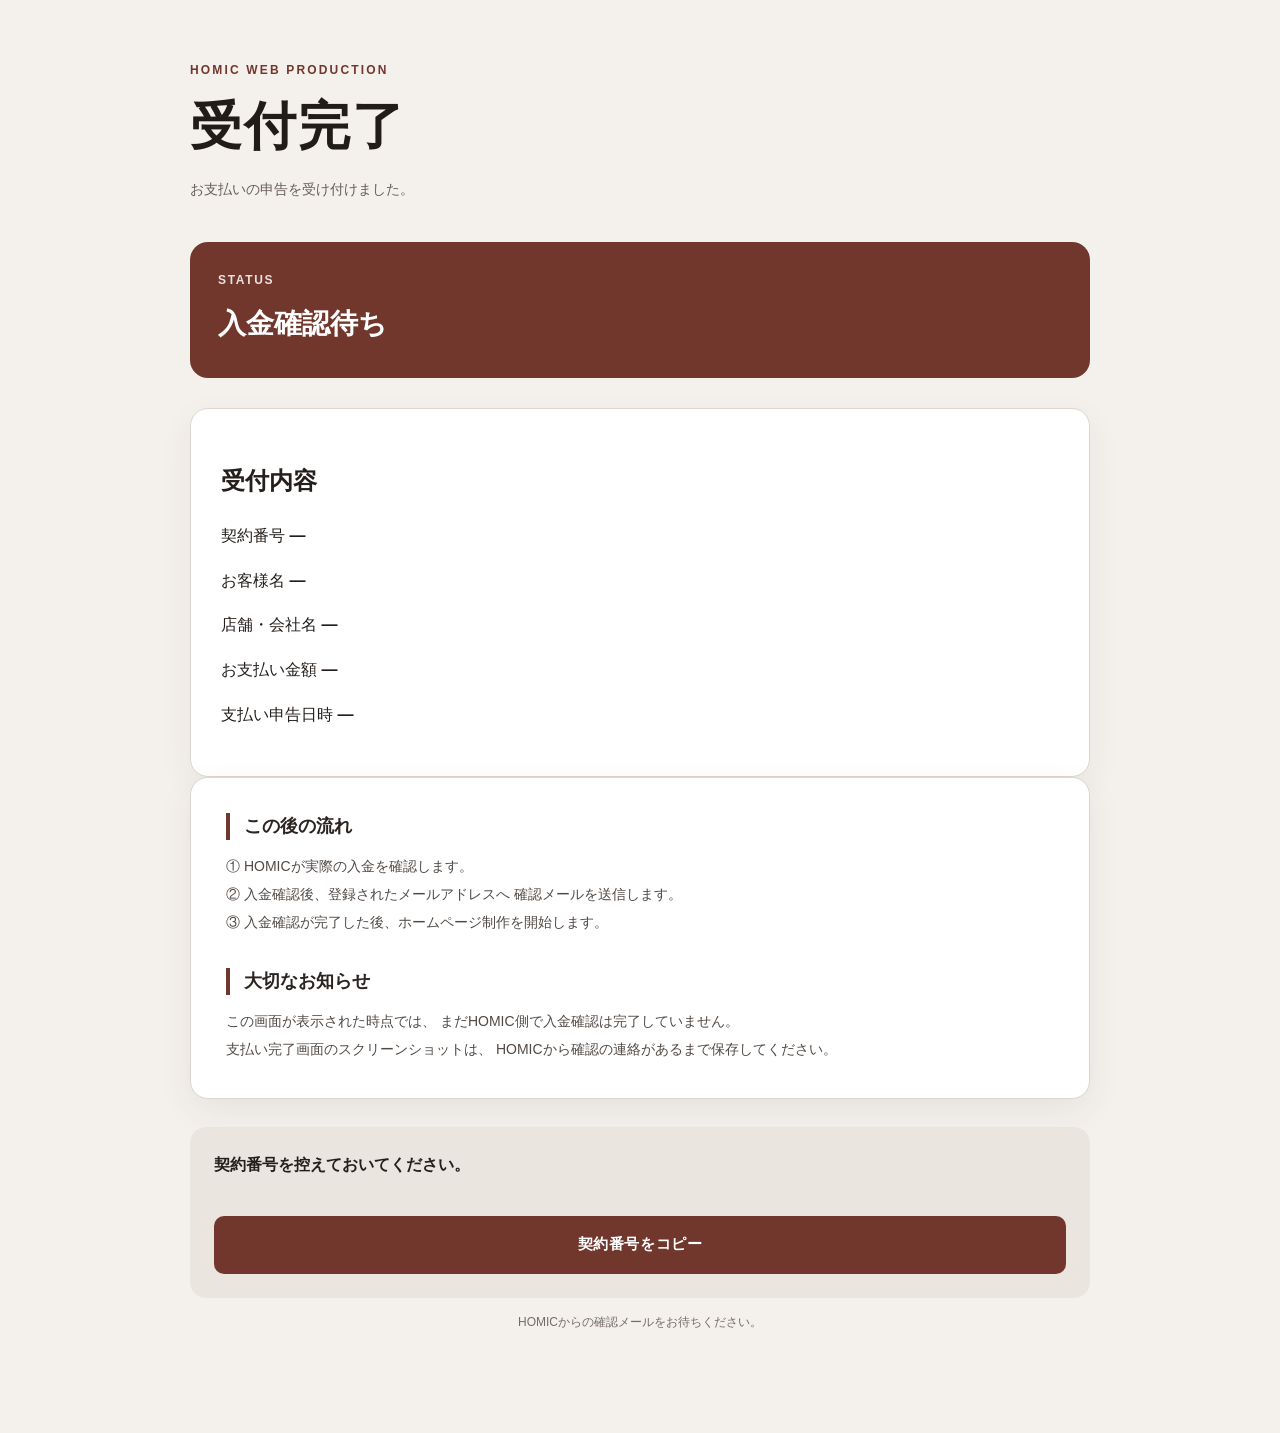
==== complete.html @ d2baa58a "Create complete.html" ====
<!DOCTYPE html>
<html lang="ja">

<head>

  <meta charset="UTF-8">

  <meta
    name="viewport"
    content="width=device-width, initial-scale=1.0"
  >

  <title>HOMIC｜受付完了</title>

  <link
    rel="stylesheet"
    href="contract.css"
  >

</head>


<body>

<main class="contract-page">

  <section class="contract-card">


    <!-- HEADER -->

    <div class="contract-header">

      <p class="contract-label">
        HOMIC WEB PRODUCTION
      </p>

      <h1>
        受付完了
      </h1>

      <p>
        お支払いの申告を受け付けました。
      </p>

    </div>


    <!-- STATUS -->

    <div class="price-summary">

      <p class="price-summary-label">
        STATUS
      </p>

      <p
        style="
          margin: 0;
          font-size: 28px;
          font-weight: 900;
        "
      >
        入金確認待ち
      </p>

    </div>


    <!-- INFORMATION -->

    <div class="form-section">

      <h2>
        受付内容
      </h2>


      <div class="contract-info">

        <p>
          契約番号
          <strong id="contractNumber">
            —
          </strong>
        </p>


        <p>
          お客様名
          <strong id="customerName">
            —
          </strong>
        </p>


        <p>
          店舗・会社名
          <strong id="shopName">
            —
          </strong>
        </p>


        <p>
          お支払い金額
          <strong id="paymentTotal">
            —
          </strong>
        </p>


        <p>
          支払い申告日時
          <strong id="paymentDate">
            —
          </strong>
        </p>

      </div>

    </div>


    <!-- NEXT STEP -->

    <div class="terms-box">

      <h2>
        この後の流れ
      </h2>


      <p>
        ① HOMICが実際の入金を確認します。
      </p>


      <p>
        ② 入金確認後、登録されたメールアドレスへ
        確認メールを送信します。
      </p>


      <p>
        ③ 入金確認が完了した後、ホームページ制作を開始します。
      </p>


      <h2>
        大切なお知らせ
      </h2>


      <p>
        この画面が表示された時点では、
        まだHOMIC側で入金確認は完了していません。
      </p>


      <p>
        支払い完了画面のスクリーンショットは、
        HOMICから確認の連絡があるまで保存してください。
      </p>

    </div>


    <!-- CONTACT -->

    <div class="agreement-area">

      <p
        style="
          margin-top: 0;
          font-weight: 800;
        "
      >
        契約番号を控えておいてください。
      </p>


      <button
        type="button"
        id="copyButton"
        class="contract-button"
      >
        契約番号をコピー
      </button>

    </div>


    <p class="contract-note">

      HOMICからの確認メールをお待ちください。

    </p>


  </section>

</main>


<script>

document.addEventListener(
  "DOMContentLoaded",
  () => {


    /* ==========================================
       LOAD DATA
    ========================================== */

    const saved =
      localStorage.getItem(
        "homicEstimate"
      );


    if (!saved) {

      alert(
        "受付情報が見つかりません。"
      );

      window.location.href =
        "terms.html";

      return;

    }


    let data;

    try {

      data =
        JSON.parse(saved);

    } catch (error) {

      alert(
        "受付情報の読み込みに失敗しました。"
      );

      window.location.href =
        "terms.html";

      return;

    }


    /* ==========================================
       ELEMENTS
    ========================================== */

    const contractNumber =
      document.getElementById(
        "contractNumber"
      );

    const customerName =
      document.getElementById(
        "customerName"
      );

    const shopName =
      document.getElementById(
        "shopName"
      );

    const paymentTotal =
      document.getElementById(
        "paymentTotal"
      );

    const paymentDate =
      document.getElementById(
        "paymentDate"
      );

    const copyButton =
      document.getElementById(
        "copyButton"
      );


    /* ==========================================
       DISPLAY
    ========================================== */

    contractNumber.textContent =
      data.contractNumber || "—";


    customerName.textContent =
      data.customerName || "—";


    shopName.textContent =
      data.shopName || "未入力";


    paymentTotal.textContent =
      formatPrice(
        Number(
          data.total || 0
        )
      );


    if (
      data.paymentSubmittedAt
    ) {

      paymentDate.textContent =
        formatDate(
          data.paymentSubmittedAt
        );

    }


    /* ==========================================
       COPY
    ========================================== */

    copyButton.addEventListener(
      "click",
      async () => {

        const number =
          data.contractNumber || "";

        try {

          await navigator.clipboard.writeText(
            number
          );

          copyButton.textContent =
            "コピーしました ✓";


          setTimeout(
            () => {

              copyButton.textContent =
                "契約番号をコピー";

            },
            2000
          );

        } catch (error) {

          alert(
            "契約番号：" + number
          );

        }

      }
    );

  }


  /* ==========================================
     PRICE
  ========================================== */

  function formatPrice(price) {

    return new Intl.NumberFormat(
      "ja-JP"
    ).format(price) + "円";

  }


  /* ==========================================
     DATE
  ========================================== */

  function formatDate(dateString) {

    const date =
      new Date(
        dateString
      );


    return (

      date.getFullYear() +
      "年" +

      String(
        date.getMonth() + 1
      ).padStart(2, "0") +

      "月" +

      String(
        date.getDate()
      ).padStart(2, "0") +

      "日 " +

      String(
        date.getHours()
      ).padStart(2, "0") +

      ":" +

      String(
        date.getMinutes()
      ).padStart(2, "0")

    );

  }

</script>


</body>

</html>
---- contract.css ----
/* ==================================================
   HOMIC CONTRACT SYSTEM
   contract.css
================================================== */

* {
  box-sizing: border-box;
}

html {
  scroll-behavior: smooth;
}

body {
  margin: 0;
  background: #f4f1ed;
  color: #241f1c;
  font-family:
    -apple-system,
    BlinkMacSystemFont,
    "Noto Sans JP",
    "Hiragino Kaku Gothic ProN",
    "Yu Gothic",
    sans-serif;
  line-height: 1.8;
}


/* ==================================================
   PAGE
================================================== */

.contract-page {
  width: 100%;
  min-height: 100vh;
  padding: 60px 20px 100px;
}

.contract-card {
  width: min(900px, 100%);
  margin: 0 auto;
}


/* ==================================================
   HEADER
================================================== */

.contract-header {
  margin-bottom: 40px;
}

.contract-label {
  margin: 0 0 12px;
  color: #71372d;
  font-size: 12px;
  font-weight: 800;
  letter-spacing: 0.18em;
}

.contract-header h1 {
  margin: 0 0 18px;
  color: #211b19;
  font-size: clamp(32px, 6vw, 52px);
  line-height: 1.25;
  letter-spacing: 0.04em;
}

.contract-header > p:last-child {
  margin: 0;
  color: #665d58;
  font-size: 14px;
}


/* ==================================================
   TERMS
================================================== */

.terms-box {
  padding: 35px;
  background: #ffffff;
  border: 1px solid #ddd5cf;
  border-radius: 18px;
  box-shadow:
    0 12px 35px rgba(50, 35, 30, 0.07);
}

.terms-box h2 {
  margin: 32px 0 12px;
  padding-left: 14px;
  border-left: 4px solid #71372d;
  color: #2b2421;
  font-size: 18px;
  line-height: 1.5;
}

.terms-box h2:first-child {
  margin-top: 0;
}

.terms-box p {
  margin: 0;
  color: #514944;
  font-size: 14px;
  line-height: 2;
}


/* ==================================================
   AGREEMENT
================================================== */

.agreement-area {
  margin-top: 28px;
  padding: 24px;
  background: #ebe5df;
  border-radius: 16px;
}

.agreement-check {
  display: flex;
  align-items: flex-start;
  gap: 12px;
  cursor: pointer;
  color: #2b2421;
  font-size: 14px;
  font-weight: 700;
}

.agreement-check input {
  width: 20px;
  height: 20px;
  margin: 3px 0 0;
  flex: 0 0 auto;
  accent-color: #71372d;
}


/* ==================================================
   BUTTON
================================================== */

.contract-button {
  width: 100%;
  min-height: 58px;
  margin-top: 20px;
  padding: 15px 20px;
  border: 0;
  border-radius: 10px;
  background: #71372d;
  color: #ffffff;
  font-size: 15px;
  font-weight: 800;
  letter-spacing: 0.04em;
  cursor: pointer;
  transition:
    transform 0.2s ease,
    background 0.2s ease,
    opacity 0.2s ease;
}

.contract-button:not(:disabled):hover {
  background: #5b2b23;
  transform: translateY(-2px);
}

.contract-button:not(:disabled):active {
  transform: translateY(0);
}

.contract-button:disabled {
  background: #b9b0aa;
  color: #eeeae7;
  cursor: not-allowed;
}


/* ==================================================
   NOTE
================================================== */

.contract-note {
  margin: 14px 0 0;
  color: #756b65;
  font-size: 12px;
  text-align: center;
}


/* ==================================================
   FORM
================================================== */

.form-section {
  margin-top: 30px;
  padding: 30px;
  background: #ffffff;
  border: 1px solid #ddd5cf;
  border-radius: 18px;
  box-shadow:
    0 12px 35px rgba(50, 35, 30, 0.06);
}

.form-group {
  margin-bottom: 22px;
}

.form-group:last-child {
  margin-bottom: 0;
}

.form-group label {
  display: block;
  margin-bottom: 8px;
  color: #342c28;
  font-size: 14px;
  font-weight: 800;
}

.form-group input,
.form-group textarea,
.form-group select {
  width: 100%;
  min-height: 50px;
  padding: 12px 14px;
  border: 1px solid #cfc6bf;
  border-radius: 9px;
  background: #fff;
  color: #241f1c;
  font: inherit;
  outline: none;
}

.form-group textarea {
  min-height: 130px;
  resize: vertical;
}

.form-group input:focus,
.form-group textarea:focus,
.form-group select:focus {
  border-color: #71372d;
  box-shadow:
    0 0 0 3px rgba(113, 55, 45, 0.12);
}


/* ==================================================
   PRICE
================================================== */

.price-summary {
  margin-top: 30px;
  padding: 28px;
  border-radius: 18px;
  background: #71372d;
  color: #ffffff;
}

.price-summary-label {
  margin: 0 0 8px;
  font-size: 12px;
  font-weight: 800;
  letter-spacing: 0.14em;
  opacity: 0.85;
}

.price-summary-total {
  margin: 0;
  font-size: clamp(34px, 8vw, 56px);
  font-weight: 900;
  line-height: 1.15;
}


/* ==================================================
   RESPONSIVE
================================================== */

@media (max-width: 600px) {

  .contract-page {
    padding: 35px 14px 70px;
  }

  .terms-box {
    padding: 22px 18px;
    border-radius: 14px;
  }

  .terms-box h2 {
    font-size: 16px;
  }

  .terms-box p {
    font-size: 13px;
  }

  .agreement-area {
    padding: 18px;
  }

  .form-section {
    padding: 22px 18px;
    border-radius: 14px;
  }

  .price-summary {
    padding: 22px;
  }

}
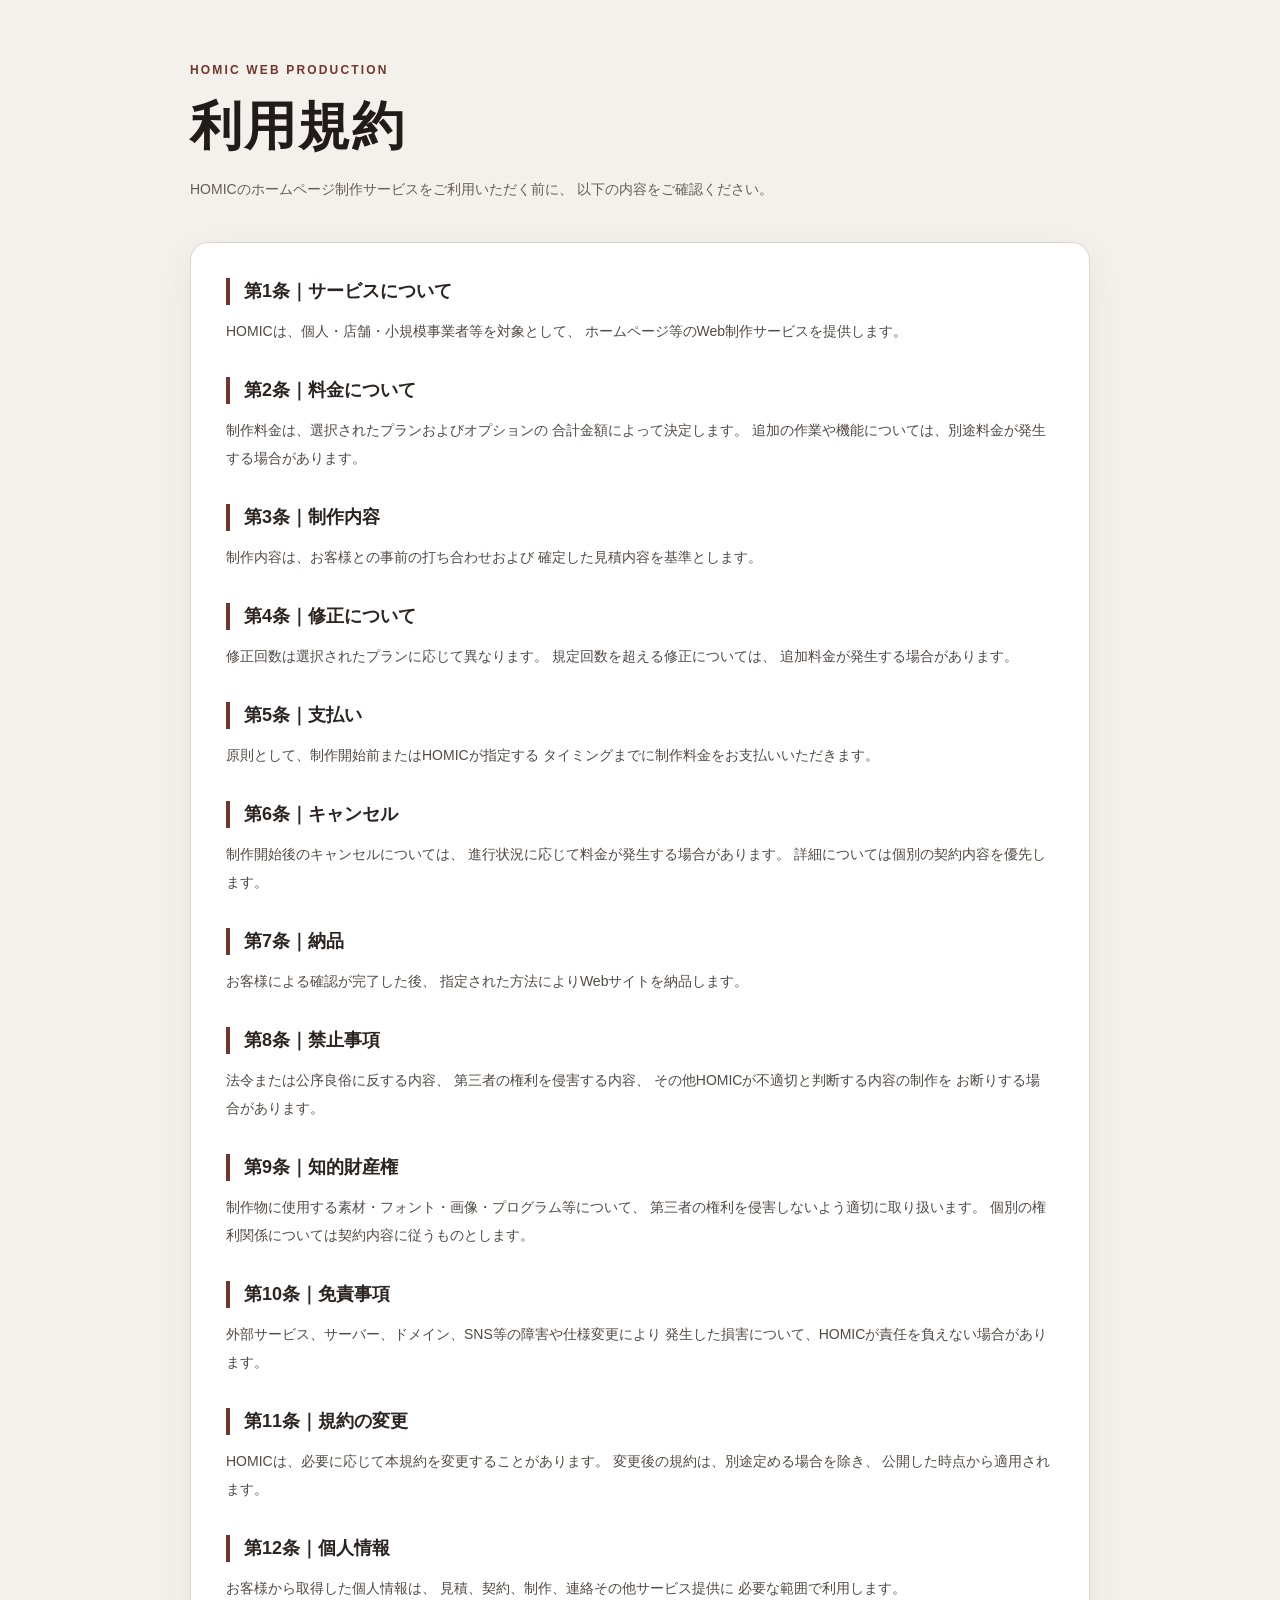
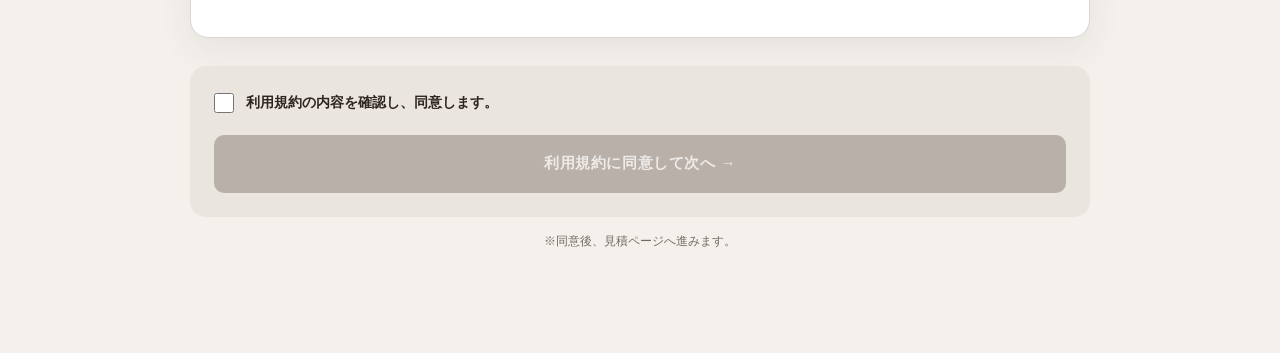
==== commit 11ebffc9: "Update complete.html" ====
--- a/complete.html
+++ b/complete.html
@@ -17,184 +17,330 @@
     href="contract.css"
   >
 
+  <style>
+
+    .complete-page {
+      min-height: 100vh;
+      display: flex;
+      align-items: center;
+      justify-content: center;
+      padding: 30px 16px;
+    }
+
+    .complete-card {
+      width: min(620px, 100%);
+      background: #ffffff;
+      border-radius: 24px;
+      padding: 42px 28px;
+      text-align: center;
+      box-shadow:
+        0 18px 50px rgba(40, 30, 25, 0.10);
+    }
+
+    .complete-icon {
+      width: 76px;
+      height: 76px;
+      margin: 0 auto 22px;
+      border-radius: 50%;
+      background: #71372d;
+      color: #ffffff;
+      display: flex;
+      align-items: center;
+      justify-content: center;
+      font-size: 36px;
+      font-weight: 900;
+    }
+
+    .complete-label {
+      margin: 0 0 10px;
+      color: #71372d;
+      font-size: 12px;
+      font-weight: 900;
+      letter-spacing: 0.18em;
+    }
+
+    .complete-title {
+      margin: 0;
+      color: #211b19;
+      font-size: clamp(30px, 8vw, 46px);
+      line-height: 1.25;
+    }
+
+    .complete-message {
+      margin: 18px auto 0;
+      color: #625954;
+      font-size: 14px;
+      line-height: 1.9;
+    }
+
+    .status-box {
+      margin-top: 30px;
+      padding: 22px;
+      border-radius: 16px;
+      background: #f4f1ed;
+    }
+
+    .status-label {
+      margin: 0;
+      color: #756b65;
+      font-size: 11px;
+      font-weight: 800;
+      letter-spacing: 0.14em;
+    }
+
+    .status-text {
+      margin: 6px 0 0;
+      color: #71372d;
+      font-size: 23px;
+      font-weight: 900;
+    }
+
+    .info-box {
+      margin-top: 16px;
+      padding: 20px;
+      border: 1px solid #e1d9d3;
+      border-radius: 16px;
+      text-align: left;
+    }
+
+    .info-row {
+      display: flex;
+      justify-content: space-between;
+      gap: 20px;
+      padding: 13px 0;
+      border-bottom: 1px solid #eee9e5;
+      font-size: 14px;
+    }
+
+    .info-row:last-child {
+      border-bottom: 0;
+    }
+
+    .info-row span {
+      color: #756b65;
+    }
+
+    .info-row strong {
+      color: #241f1c;
+      text-align: right;
+      word-break: break-word;
+    }
+
+    .next-box {
+      margin-top: 16px;
+      padding: 22px;
+      border-radius: 16px;
+      background: #71372d;
+      color: #ffffff;
+      text-align: left;
+    }
+
+    .next-box h2 {
+      margin: 0 0 12px;
+      font-size: 17px;
+    }
+
+    .next-box p {
+      margin: 8px 0;
+      font-size: 13px;
+      line-height: 1.8;
+    }
+
+    .copy-button {
+      width: 100%;
+      min-height: 54px;
+      margin-top: 20px;
+      border: 0;
+      border-radius: 10px;
+      background: #211b19;
+      color: #ffffff;
+      font-size: 14px;
+      font-weight: 800;
+      cursor: pointer;
+    }
+
+    .copy-button:active {
+      transform: scale(0.98);
+    }
+
+    .complete-note {
+      margin: 20px 0 0;
+      color: #817771;
+      font-size: 11px;
+      line-height: 1.7;
+    }
+
+    @media (max-width: 480px) {
+
+      .complete-card {
+        padding: 34px 18px;
+        border-radius: 20px;
+      }
+
+      .complete-icon {
+        width: 68px;
+        height: 68px;
+        font-size: 31px;
+      }
+
+      .info-row {
+        display: block;
+      }
+
+      .info-row strong {
+        display: block;
+        margin-top: 4px;
+        text-align: left;
+      }
+
+    }
+
+  </style>
+
 </head>
 
 
 <body>
 
-<main class="contract-page">
-
-  <section class="contract-card">
-
-
-    <!-- HEADER -->
-
-    <div class="contract-header">
-
-      <p class="contract-label">
-        HOMIC WEB PRODUCTION
+<main class="complete-page">
+
+  <section class="complete-card">
+
+
+    <!-- COMPLETE -->
+
+    <div class="complete-icon">
+      ✓
+    </div>
+
+
+    <p class="complete-label">
+      HOMIC WEB PRODUCTION
+    </p>
+
+
+    <h1 class="complete-title">
+      受付完了
+    </h1>
+
+
+    <p class="complete-message">
+      お支払いの申告を受け付けました。<br>
+      ご利用ありがとうございます。
+    </p>
+
+
+    <!-- STATUS -->
+
+    <div class="status-box">
+
+      <p class="status-label">
+        PAYMENT STATUS
       </p>
 
-      <h1>
-        受付完了
-      </h1>
-
-      <p>
-        お支払いの申告を受け付けました。
-      </p>
-
-    </div>
-
-
-    <!-- STATUS -->
-
-    <div class="price-summary">
-
-      <p class="price-summary-label">
-        STATUS
-      </p>
-
-      <p
-        style="
-          margin: 0;
-          font-size: 28px;
-          font-weight: 900;
-        "
-      >
+      <p class="status-text">
         入金確認待ち
       </p>
 
     </div>
 
 
-    <!-- INFORMATION -->
-
-    <div class="form-section">
-
-      <h2>
-        受付内容
-      </h2>
-
-
-      <div class="contract-info">
-
-        <p>
+    <!-- INFO -->
+
+    <div class="info-box">
+
+      <div class="info-row">
+
+        <span>
           契約番号
-          <strong id="contractNumber">
-            —
-          </strong>
-        </p>
-
-
-        <p>
+        </span>
+
+        <strong id="contractNumber">
+          —
+        </strong>
+
+      </div>
+
+
+      <div class="info-row">
+
+        <span>
           お客様名
-          <strong id="customerName">
-            —
-          </strong>
-        </p>
-
-
-        <p>
-          店舗・会社名
-          <strong id="shopName">
-            —
-          </strong>
-        </p>
-
-
-        <p>
+        </span>
+
+        <strong id="customerName">
+          —
+        </strong>
+
+      </div>
+
+
+      <div class="info-row">
+
+        <span>
           お支払い金額
-          <strong id="paymentTotal">
-            —
-          </strong>
-        </p>
-
-
-        <p>
-          支払い申告日時
-          <strong id="paymentDate">
-            —
-          </strong>
-        </p>
+        </span>
+
+        <strong id="paymentTotal">
+          —
+        </strong>
 
       </div>
 
+
+      <div class="info-row">
+
+        <span>
+          申告日時
+        </span>
+
+        <strong id="paymentDate">
+          —
+        </strong>
+
+      </div>
+
     </div>
 
 
-    <!-- NEXT STEP -->
-
-    <div class="terms-box">
+    <!-- NEXT -->
+
+    <div class="next-box">
 
       <h2>
         この後の流れ
       </h2>
 
-
       <p>
         ① HOMICが実際の入金を確認します。
       </p>
 
-
       <p>
         ② 入金確認後、登録されたメールアドレスへ
-        確認メールを送信します。
+        確認メールをお送りします。
       </p>
 
-
       <p>
-        ③ 入金確認が完了した後、ホームページ制作を開始します。
+        ③ 入金確認後、ホームページ制作を開始します。
       </p>
 
-
-      <h2>
-        大切なお知らせ
-      </h2>
-
-
-      <p>
-        この画面が表示された時点では、
-        まだHOMIC側で入金確認は完了していません。
-      </p>
-
-
-      <p>
-        支払い完了画面のスクリーンショットは、
-        HOMICから確認の連絡があるまで保存してください。
-      </p>
-
     </div>
 
 
-    <!-- CONTACT -->
-
-    <div class="agreement-area">
-
-      <p
-        style="
-          margin-top: 0;
-          font-weight: 800;
-        "
-      >
-        契約番号を控えておいてください。
-      </p>
-
-
-      <button
-        type="button"
-        id="copyButton"
-        class="contract-button"
-      >
-        契約番号をコピー
-      </button>
-
-    </div>
-
-
-    <p class="contract-note">
-
-      HOMICからの確認メールをお待ちください。
-
+    <!-- COPY -->
+
+    <button
+      type="button"
+      id="copyButton"
+      class="copy-button"
+    >
+      契約番号をコピー
+    </button>
+
+
+    <p class="complete-note">
+      ※支払い完了画面のスクリーンショットは、
+      HOMICから確認の連絡があるまで保存してください。
     </p>
 
 
@@ -209,10 +355,6 @@
   "DOMContentLoaded",
   () => {
 
-
-    /* ==========================================
-       LOAD DATA
-    ========================================== */
 
     const saved =
       localStorage.getItem(
@@ -236,6 +378,7 @@
 
     let data;
 
+
     try {
 
       data =
@@ -247,66 +390,26 @@
         "受付情報の読み込みに失敗しました。"
       );
 
-      window.location.href =
-        "terms.html";
-
       return;
 
     }
 
 
-    /* ==========================================
-       ELEMENTS
-    ========================================== */
-
-    const contractNumber =
-      document.getElementById(
-        "contractNumber"
-      );
-
-    const customerName =
-      document.getElementById(
-        "customerName"
-      );
-
-    const shopName =
-      document.getElementById(
-        "shopName"
-      );
-
-    const paymentTotal =
-      document.getElementById(
-        "paymentTotal"
-      );
-
-    const paymentDate =
-      document.getElementById(
-        "paymentDate"
-      );
-
-    const copyButton =
-      document.getElementById(
-        "copyButton"
-      );
-
-
-    /* ==========================================
-       DISPLAY
-    ========================================== */
-
-    contractNumber.textContent =
+    document.getElementById(
+      "contractNumber"
+    ).textContent =
       data.contractNumber || "—";
 
 
-    customerName.textContent =
+    document.getElementById(
+      "customerName"
+    ).textContent =
       data.customerName || "—";
 
 
-    shopName.textContent =
-      data.shopName || "未入力";
-
-
-    paymentTotal.textContent =
+    document.getElementById(
+      "paymentTotal"
+    ).textContent =
       formatPrice(
         Number(
           data.total || 0
@@ -318,7 +421,9 @@
       data.paymentSubmittedAt
     ) {
 
-      paymentDate.textContent =
+      document.getElementById(
+        "paymentDate"
+      ).textContent =
         formatDate(
           data.paymentSubmittedAt
         );
@@ -326,16 +431,16 @@
     }
 
 
-    /* ==========================================
-       COPY
-    ========================================== */
-
-    copyButton.addEventListener(
+    document.getElementById(
+      "copyButton"
+    ).addEventListener(
       "click",
       async () => {
 
+
         const number =
           data.contractNumber || "";
+
 
         try {
 
@@ -343,20 +448,28 @@
             number
           );
 
-          copyButton.textContent =
+
+          const button =
+            document.getElementById(
+              "copyButton"
+            );
+
+
+          button.textContent =
             "コピーしました ✓";
 
 
           setTimeout(
             () => {
 
-              copyButton.textContent =
+              button.textContent =
                 "契約番号をコピー";
 
             },
             2000
           );
 
+
         } catch (error) {
 
           alert(
@@ -369,63 +482,56 @@
     );
 
   }
-
-
-  /* ==========================================
-     PRICE
-  ========================================== */
-
-  function formatPrice(price) {
-
-    return new Intl.NumberFormat(
-      "ja-JP"
-    ).format(price) + "円";
-
-  }
-
-
-  /* ==========================================
-     DATE
-  ========================================== */
-
-  function formatDate(dateString) {
-
-    const date =
-      new Date(
-        dateString
-      );
-
-
-    return (
-
-      date.getFullYear() +
-      "年" +
-
-      String(
-        date.getMonth() + 1
-      ).padStart(2, "0") +
-
-      "月" +
-
-      String(
-        date.getDate()
-      ).padStart(2, "0") +
-
-      "日 " +
-
-      String(
-        date.getHours()
-      ).padStart(2, "0") +
-
-      ":" +
-
-      String(
-        date.getMinutes()
-      ).padStart(2, "0")
-
+);
+
+
+function formatPrice(price) {
+
+  return new Intl.NumberFormat(
+    "ja-JP"
+  ).format(price) + "円";
+
+}
+
+
+function formatDate(dateString) {
+
+  const date =
+    new Date(
+      dateString
     );
 
-  }
+
+  return (
+
+    date.getFullYear() +
+    "/" +
+
+    String(
+      date.getMonth() + 1
+    ).padStart(2, "0") +
+
+    "/" +
+
+    String(
+      date.getDate()
+    ).padStart(2, "0") +
+
+    " " +
+
+    String(
+      date.getHours()
+    ).padStart(2, "0") +
+
+    ":" +
+
+    String(
+      date.getMinutes()
+    ).padStart(2, "0")
+
+  );
+
+}
 
 </script>
 
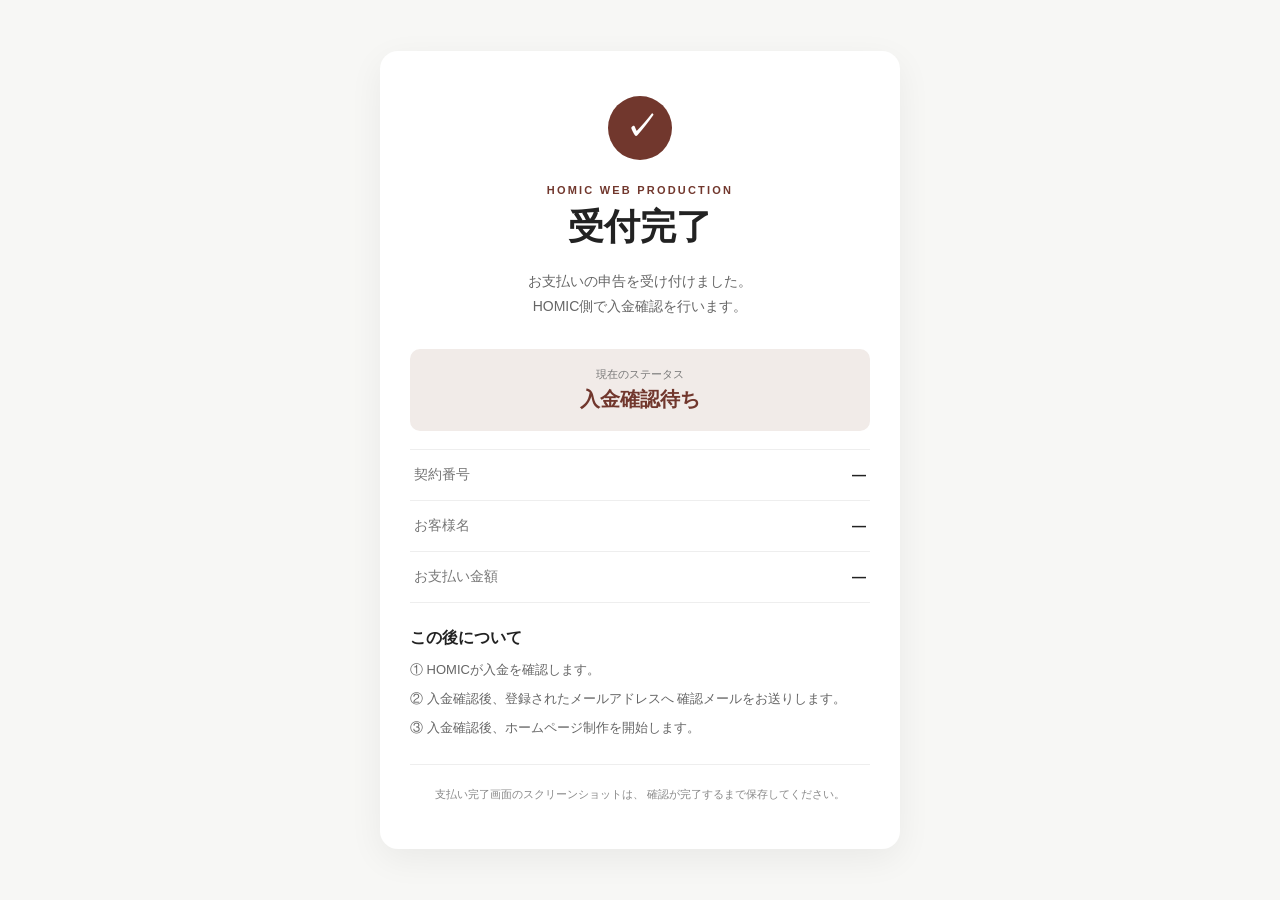
==== commit c66dc984: "Update complete.html" ====
--- a/complete.html
+++ b/complete.html
@@ -3,239 +3,360 @@
 
 <head>
 
-  <meta charset="UTF-8">
-
-  <meta
-    name="viewport"
-    content="width=device-width, initial-scale=1.0"
-  >
-
-  <title>HOMIC｜受付完了</title>
-
-  <link
-    rel="stylesheet"
-    href="contract.css"
-  >
-
-  <style>
-
-    .complete-page {
-      min-height: 100vh;
-      display: flex;
-      align-items: center;
-      justify-content: center;
-      padding: 30px 16px;
-    }
-
-    .complete-card {
-      width: min(620px, 100%);
-      background: #ffffff;
-      border-radius: 24px;
-      padding: 42px 28px;
-      text-align: center;
-      box-shadow:
-        0 18px 50px rgba(40, 30, 25, 0.10);
-    }
-
-    .complete-icon {
-      width: 76px;
-      height: 76px;
-      margin: 0 auto 22px;
-      border-radius: 50%;
-      background: #71372d;
-      color: #ffffff;
-      display: flex;
-      align-items: center;
-      justify-content: center;
-      font-size: 36px;
-      font-weight: 900;
-    }
-
-    .complete-label {
-      margin: 0 0 10px;
-      color: #71372d;
-      font-size: 12px;
-      font-weight: 900;
-      letter-spacing: 0.18em;
-    }
-
-    .complete-title {
-      margin: 0;
-      color: #211b19;
-      font-size: clamp(30px, 8vw, 46px);
-      line-height: 1.25;
-    }
-
-    .complete-message {
-      margin: 18px auto 0;
-      color: #625954;
-      font-size: 14px;
-      line-height: 1.9;
-    }
-
-    .status-box {
-      margin-top: 30px;
-      padding: 22px;
-      border-radius: 16px;
-      background: #f4f1ed;
-    }
-
-    .status-label {
-      margin: 0;
-      color: #756b65;
-      font-size: 11px;
-      font-weight: 800;
-      letter-spacing: 0.14em;
-    }
-
-    .status-text {
-      margin: 6px 0 0;
-      color: #71372d;
-      font-size: 23px;
-      font-weight: 900;
-    }
-
-    .info-box {
-      margin-top: 16px;
-      padding: 20px;
-      border: 1px solid #e1d9d3;
-      border-radius: 16px;
-      text-align: left;
-    }
-
-    .info-row {
-      display: flex;
-      justify-content: space-between;
-      gap: 20px;
-      padding: 13px 0;
-      border-bottom: 1px solid #eee9e5;
-      font-size: 14px;
-    }
-
-    .info-row:last-child {
-      border-bottom: 0;
-    }
-
-    .info-row span {
-      color: #756b65;
-    }
-
-    .info-row strong {
-      color: #241f1c;
-      text-align: right;
-      word-break: break-word;
-    }
-
-    .next-box {
-      margin-top: 16px;
-      padding: 22px;
-      border-radius: 16px;
-      background: #71372d;
-      color: #ffffff;
-      text-align: left;
-    }
-
-    .next-box h2 {
-      margin: 0 0 12px;
-      font-size: 17px;
-    }
-
-    .next-box p {
-      margin: 8px 0;
-      font-size: 13px;
-      line-height: 1.8;
-    }
-
-    .copy-button {
-      width: 100%;
-      min-height: 54px;
-      margin-top: 20px;
-      border: 0;
-      border-radius: 10px;
-      background: #211b19;
-      color: #ffffff;
-      font-size: 14px;
-      font-weight: 800;
-      cursor: pointer;
-    }
-
-    .copy-button:active {
-      transform: scale(0.98);
-    }
-
-    .complete-note {
-      margin: 20px 0 0;
-      color: #817771;
-      font-size: 11px;
-      line-height: 1.7;
-    }
-
-    @media (max-width: 480px) {
-
-      .complete-card {
-        padding: 34px 18px;
-        border-radius: 20px;
-      }
-
-      .complete-icon {
-        width: 68px;
-        height: 68px;
-        font-size: 31px;
-      }
-
-      .info-row {
-        display: block;
-      }
-
-      .info-row strong {
-        display: block;
-        margin-top: 4px;
-        text-align: left;
-      }
-
-    }
-
-  </style>
+<meta charset="UTF-8">
+
+<meta
+  name="viewport"
+  content="width=device-width, initial-scale=1.0"
+>
+
+<title>HOMIC｜完了</title>
+
+<style>
+
+* {
+  box-sizing: border-box;
+}
+
+body {
+  margin: 0;
+  background: #f7f7f5;
+  color: #222;
+  font-family:
+    -apple-system,
+    BlinkMacSystemFont,
+    "Noto Sans JP",
+    "Hiragino Kaku Gothic ProN",
+    "Yu Gothic",
+    sans-serif;
+}
+
+
+/* =========================
+   PAGE
+========================= */
+
+.page {
+
+  min-height: 100vh;
+
+  display: flex;
+
+  align-items: center;
+
+  justify-content: center;
+
+  padding: 24px;
+
+}
+
+
+/* =========================
+   CARD
+========================= */
+
+.card {
+
+  width: 100%;
+
+  max-width: 520px;
+
+  background: #fff;
+
+  padding: 45px 30px;
+
+  border-radius: 18px;
+
+  text-align: center;
+
+  box-shadow:
+    0 10px 35px
+    rgba(0,0,0,0.06);
+
+}
+
+
+/* =========================
+   CHECK
+========================= */
+
+.check {
+
+  width: 64px;
+
+  height: 64px;
+
+  margin: 0 auto 24px;
+
+  border-radius: 50%;
+
+  background: #71372d;
+
+  color: #fff;
+
+  display: flex;
+
+  align-items: center;
+
+  justify-content: center;
+
+  font-size: 32px;
+
+  font-weight: 900;
+
+}
+
+
+/* =========================
+   TITLE
+========================= */
+
+.brand {
+
+  margin: 0 0 8px;
+
+  font-size: 11px;
+
+  font-weight: 800;
+
+  letter-spacing: 0.2em;
+
+  color: #71372d;
+
+}
+
+
+h1 {
+
+  margin: 0;
+
+  font-size: 36px;
+
+  line-height: 1.3;
+
+}
+
+
+.message {
+
+  margin: 18px 0 0;
+
+  color: #666;
+
+  font-size: 14px;
+
+  line-height: 1.8;
+
+}
+
+
+/* =========================
+   STATUS
+========================= */
+
+.status {
+
+  margin-top: 30px;
+
+  padding: 18px;
+
+  border-radius: 10px;
+
+  background: #f1ebe8;
+
+}
+
+
+.status-title {
+
+  margin: 0;
+
+  font-size: 11px;
+
+  color: #777;
+
+}
+
+
+.status-text {
+
+  margin: 4px 0 0;
+
+  font-size: 20px;
+
+  font-weight: 900;
+
+  color: #71372d;
+
+}
+
+
+/* =========================
+   INFO
+========================= */
+
+.info {
+
+  margin-top: 18px;
+
+  border-top: 1px solid #eee;
+
+}
+
+
+.row {
+
+  display: flex;
+
+  justify-content: space-between;
+
+  align-items: center;
+
+  padding: 16px 4px;
+
+  border-bottom: 1px solid #eee;
+
+  font-size: 14px;
+
+}
+
+
+.row span {
+
+  color: #777;
+
+}
+
+
+.row strong {
+
+  color: #222;
+
+  text-align: right;
+
+}
+
+
+/* =========================
+   NEXT
+========================= */
+
+.next {
+
+  margin-top: 25px;
+
+  text-align: left;
+
+}
+
+
+.next h2 {
+
+  margin: 0 0 10px;
+
+  font-size: 16px;
+
+}
+
+
+.next p {
+
+  margin: 7px 0;
+
+  color: #666;
+
+  font-size: 13px;
+
+  line-height: 1.7;
+
+}
+
+
+/* =========================
+   NOTE
+========================= */
+
+.note {
+
+  margin: 25px 0 0;
+
+  padding-top: 20px;
+
+  border-top: 1px solid #eee;
+
+  color: #888;
+
+  font-size: 11px;
+
+  line-height: 1.7;
+
+}
+
+
+@media (max-width: 480px) {
+
+  .page {
+    padding: 14px;
+  }
+
+  .card {
+    padding: 38px 20px;
+  }
+
+  h1 {
+    font-size: 31px;
+  }
+
+  .row {
+    font-size: 13px;
+  }
+
+}
+
+</style>
 
 </head>
 
 
 <body>
 
-<main class="complete-page">
-
-  <section class="complete-card">
-
-
-    <!-- COMPLETE -->
-
-    <div class="complete-icon">
+
+<div class="page">
+
+
+  <main class="card">
+
+
+    <div class="check">
       ✓
     </div>
 
 
-    <p class="complete-label">
+    <p class="brand">
       HOMIC WEB PRODUCTION
     </p>
 
 
-    <h1 class="complete-title">
+    <h1>
       受付完了
     </h1>
 
 
-    <p class="complete-message">
+    <p class="message">
+
       お支払いの申告を受け付けました。<br>
-      ご利用ありがとうございます。
+
+      HOMIC側で入金確認を行います。
+
     </p>
 
 
     <!-- STATUS -->
 
-    <div class="status-box">
-
-      <p class="status-label">
-        PAYMENT STATUS
+    <div class="status">
+
+      <p class="status-title">
+        現在のステータス
       </p>
 
       <p class="status-text">
@@ -247,9 +368,10 @@
 
     <!-- INFO -->
 
-    <div class="info-box">
-
-      <div class="info-row">
+    <div class="info">
+
+
+      <div class="row">
 
         <span>
           契約番号
@@ -262,7 +384,7 @@
       </div>
 
 
-      <div class="info-row">
+      <div class="row">
 
         <span>
           お客様名
@@ -275,7 +397,7 @@
       </div>
 
 
-      <div class="info-row">
+      <div class="row">
 
         <span>
           お支払い金額
@@ -288,31 +410,19 @@
       </div>
 
 
-      <div class="info-row">
-
-        <span>
-          申告日時
-        </span>
-
-        <strong id="paymentDate">
-          —
-        </strong>
-
-      </div>
-
     </div>
 
 
     <!-- NEXT -->
 
-    <div class="next-box">
+    <div class="next">
 
       <h2>
-        この後の流れ
+        この後について
       </h2>
 
       <p>
-        ① HOMICが実際の入金を確認します。
+        ① HOMICが入金を確認します。
       </p>
 
       <p>
@@ -327,26 +437,18 @@
     </div>
 
 
-    <!-- COPY -->
-
-    <button
-      type="button"
-      id="copyButton"
-      class="copy-button"
-    >
-      契約番号をコピー
-    </button>
-
-
-    <p class="complete-note">
-      ※支払い完了画面のスクリーンショットは、
-      HOMICから確認の連絡があるまで保存してください。
+    <p class="note">
+
+      支払い完了画面のスクリーンショットは、
+      確認が完了するまで保存してください。
+
     </p>
 
 
-  </section>
-
-</main>
+  </main>
+
+
+</div>
 
 
 <script>
@@ -364,12 +466,9 @@
 
     if (!saved) {
 
-      alert(
-        "受付情報が見つかりません。"
-      );
-
-      window.location.href =
-        "terms.html";
+      document.getElementById(
+        "contractNumber"
+      ).textContent = "—";
 
       return;
 
@@ -384,11 +483,7 @@
       data =
         JSON.parse(saved);
 
-    } catch (error) {
-
-      alert(
-        "受付情報の読み込みに失敗しました。"
-      );
+    } catch {
 
       return;
 
@@ -410,129 +505,18 @@
     document.getElementById(
       "paymentTotal"
     ).textContent =
-      formatPrice(
+      new Intl.NumberFormat(
+        "ja-JP"
+      ).format(
         Number(
           data.total || 0
         )
-      );
-
-
-    if (
-      data.paymentSubmittedAt
-    ) {
-
-      document.getElementById(
-        "paymentDate"
-      ).textContent =
-        formatDate(
-          data.paymentSubmittedAt
-        );
-
-    }
-
-
-    document.getElementById(
-      "copyButton"
-    ).addEventListener(
-      "click",
-      async () => {
-
-
-        const number =
-          data.contractNumber || "";
-
-
-        try {
-
-          await navigator.clipboard.writeText(
-            number
-          );
-
-
-          const button =
-            document.getElementById(
-              "copyButton"
-            );
-
-
-          button.textContent =
-            "コピーしました ✓";
-
-
-          setTimeout(
-            () => {
-
-              button.textContent =
-                "契約番号をコピー";
-
-            },
-            2000
-          );
-
-
-        } catch (error) {
-
-          alert(
-            "契約番号：" + number
-          );
-
-        }
-
-      }
-    );
+      ) + "円";
+
 
   }
 );
 
-
-function formatPrice(price) {
-
-  return new Intl.NumberFormat(
-    "ja-JP"
-  ).format(price) + "円";
-
-}
-
-
-function formatDate(dateString) {
-
-  const date =
-    new Date(
-      dateString
-    );
-
-
-  return (
-
-    date.getFullYear() +
-    "/" +
-
-    String(
-      date.getMonth() + 1
-    ).padStart(2, "0") +
-
-    "/" +
-
-    String(
-      date.getDate()
-    ).padStart(2, "0") +
-
-    " " +
-
-    String(
-      date.getHours()
-    ).padStart(2, "0") +
-
-    ":" +
-
-    String(
-      date.getMinutes()
-    ).padStart(2, "0")
-
-  );
-
-}
-
 </script>
 
 
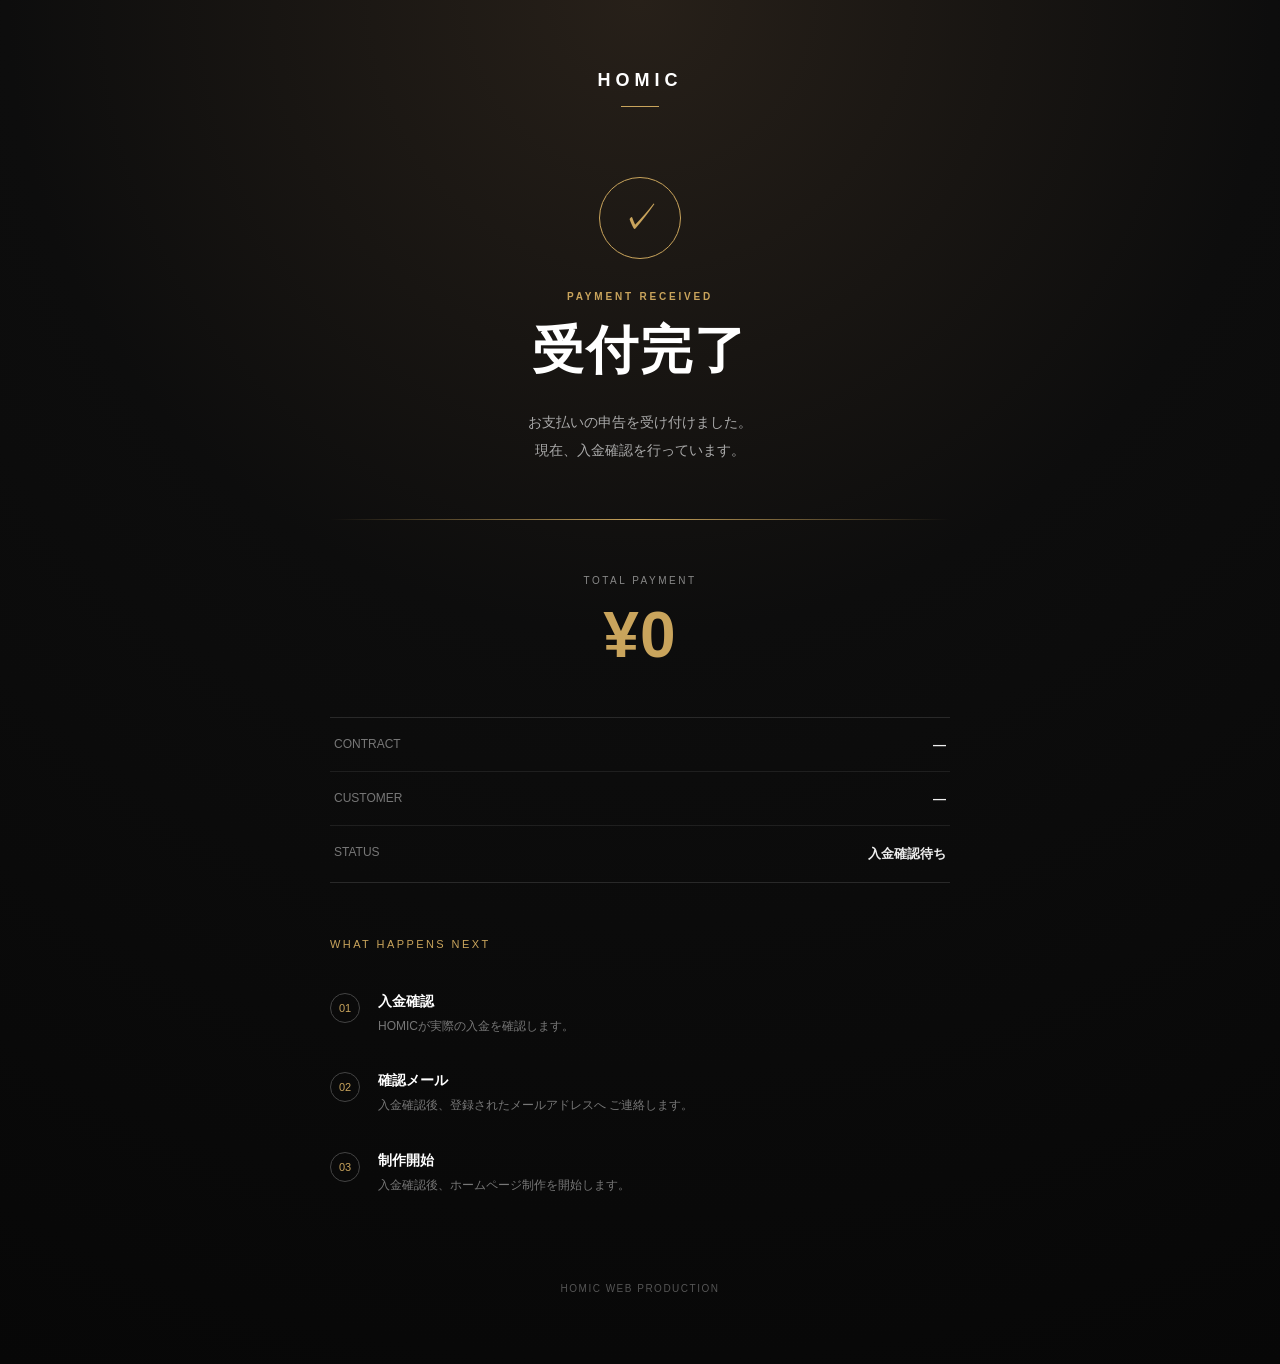
==== commit fd925fc5: "Update complete.html" ====
--- a/complete.html
+++ b/complete.html
@@ -10,7 +10,7 @@
   content="width=device-width, initial-scale=1.0"
 >
 
-<title>HOMIC｜完了</title>
+<title>HOMIC｜受付完了</title>
 
 <style>
 
@@ -18,10 +18,24 @@
   box-sizing: border-box;
 }
 
+html {
+  background: #090909;
+}
+
 body {
   margin: 0;
-  background: #f7f7f5;
-  color: #222;
+  min-height: 100vh;
+
+  background:
+    radial-gradient(
+      circle at 50% 0%,
+      #272019 0%,
+      #0d0d0d 42%,
+      #070707 100%
+    );
+
+  color: #fff;
+
   font-family:
     -apple-system,
     BlinkMacSystemFont,
@@ -42,230 +56,354 @@
 
   display: flex;
 
+  justify-content: center;
+
+  padding: 70px 20px;
+
+}
+
+
+/* =========================
+   MAIN
+========================= */
+
+.main {
+
+  width: 100%;
+
+  max-width: 620px;
+
+}
+
+
+/* =========================
+   BRAND
+========================= */
+
+.brand {
+
+  text-align: center;
+
+  margin-bottom: 70px;
+
+}
+
+
+.brand-name {
+
+  margin: 0;
+
+  font-size: 18px;
+
+  font-weight: 900;
+
+  letter-spacing: 0.28em;
+
+}
+
+
+.brand-line {
+
+  width: 38px;
+
+  height: 1px;
+
+  margin: 15px auto 0;
+
+  background: #c9a45c;
+
+}
+
+
+/* =========================
+   COMPLETE
+========================= */
+
+.complete {
+
+  text-align: center;
+
+}
+
+
+.check {
+
+  width: 82px;
+
+  height: 82px;
+
+  margin: 0 auto 32px;
+
+  border: 1px solid #c9a45c;
+
+  border-radius: 50%;
+
+  display: flex;
+
   align-items: center;
 
   justify-content: center;
 
-  padding: 24px;
-
-}
-
-
-/* =========================
-   CARD
-========================= */
-
-.card {
+  color: #c9a45c;
+
+  font-size: 38px;
+
+  font-weight: 300;
+
+}
+
+
+.label {
+
+  margin: 0 0 14px;
+
+  color: #c9a45c;
+
+  font-size: 10px;
+
+  font-weight: 800;
+
+  letter-spacing: 0.28em;
+
+}
+
+
+h1 {
+
+  margin: 0;
+
+  font-size: clamp(34px, 9vw, 52px);
+
+  font-weight: 800;
+
+  letter-spacing: 0.04em;
+
+}
+
+
+.message {
+
+  margin: 22px 0 0;
+
+  color: #aaa;
+
+  font-size: 14px;
+
+  line-height: 2;
+
+}
+
+
+/* =========================
+   GOLD LINE
+========================= */
+
+.gold-line {
 
   width: 100%;
 
-  max-width: 520px;
-
-  background: #fff;
-
-  padding: 45px 30px;
-
-  border-radius: 18px;
+  height: 1px;
+
+  margin: 55px 0;
+
+  background:
+    linear-gradient(
+      90deg,
+      transparent,
+      #c9a45c,
+      transparent
+    );
+
+}
+
+
+/* =========================
+   PAYMENT
+========================= */
+
+.payment {
 
   text-align: center;
 
-  box-shadow:
-    0 10px 35px
-    rgba(0,0,0,0.06);
-
-}
-
-
-/* =========================
-   CHECK
-========================= */
-
-.check {
-
-  width: 64px;
-
-  height: 64px;
-
-  margin: 0 auto 24px;
+}
+
+
+.payment-label {
+
+  margin: 0;
+
+  color: #888;
+
+  font-size: 10px;
+
+  letter-spacing: 0.25em;
+
+}
+
+
+.payment-price {
+
+  margin: 12px 0 0;
+
+  color: #c9a45c;
+
+  font-size: clamp(42px, 11vw, 64px);
+
+  font-weight: 800;
+
+  letter-spacing: 0.02em;
+
+}
+
+
+.payment-price small {
+
+  font-size: 18px;
+
+  margin-left: 4px;
+
+}
+
+
+/* =========================
+   INFO
+========================= */
+
+.info {
+
+  margin-top: 45px;
+
+  border-top: 1px solid #292929;
+
+  border-bottom: 1px solid #292929;
+
+}
+
+
+.info-row {
+
+  display: flex;
+
+  justify-content: space-between;
+
+  gap: 20px;
+
+  padding: 19px 4px;
+
+  border-bottom: 1px solid #1f1f1f;
+
+}
+
+
+.info-row:last-child {
+
+  border-bottom: none;
+
+}
+
+
+.info-label {
+
+  color: #777;
+
+  font-size: 12px;
+
+}
+
+
+.info-value {
+
+  color: #eee;
+
+  font-size: 13px;
+
+  font-weight: 700;
+
+  text-align: right;
+
+  word-break: break-word;
+
+}
+
+
+/* =========================
+   NEXT
+========================= */
+
+.next {
+
+  margin-top: 55px;
+
+}
+
+
+.next-title {
+
+  margin: 0 0 25px;
+
+  color: #c9a45c;
+
+  font-size: 11px;
+
+  letter-spacing: 0.22em;
+
+}
+
+
+.step {
+
+  display: flex;
+
+  align-items: flex-start;
+
+  gap: 18px;
+
+  padding: 18px 0;
+
+}
+
+
+.step-number {
+
+  flex: 0 0 auto;
+
+  width: 30px;
+
+  height: 30px;
+
+  border: 1px solid #444;
 
   border-radius: 50%;
 
-  background: #71372d;
-
-  color: #fff;
-
   display: flex;
 
   align-items: center;
 
   justify-content: center;
 
-  font-size: 32px;
-
-  font-weight: 900;
-
-}
-
-
-/* =========================
-   TITLE
-========================= */
-
-.brand {
-
-  margin: 0 0 8px;
+  color: #c9a45c;
 
   font-size: 11px;
 
-  font-weight: 800;
-
-  letter-spacing: 0.2em;
-
-  color: #71372d;
-
-}
-
-
-h1 {
-
-  margin: 0;
-
-  font-size: 36px;
-
-  line-height: 1.3;
-
-}
-
-
-.message {
-
-  margin: 18px 0 0;
-
-  color: #666;
+}
+
+
+.step-text strong {
+
+  display: block;
+
+  margin-bottom: 5px;
 
   font-size: 14px;
 
-  line-height: 1.8;
-
-}
-
-
-/* =========================
-   STATUS
-========================= */
-
-.status {
-
-  margin-top: 30px;
-
-  padding: 18px;
-
-  border-radius: 10px;
-
-  background: #f1ebe8;
-
-}
-
-
-.status-title {
-
-  margin: 0;
-
-  font-size: 11px;
+}
+
+
+.step-text span {
 
   color: #777;
 
-}
-
-
-.status-text {
-
-  margin: 4px 0 0;
-
-  font-size: 20px;
-
-  font-weight: 900;
-
-  color: #71372d;
-
-}
-
-
-/* =========================
-   INFO
-========================= */
-
-.info {
-
-  margin-top: 18px;
-
-  border-top: 1px solid #eee;
-
-}
-
-
-.row {
-
-  display: flex;
-
-  justify-content: space-between;
-
-  align-items: center;
-
-  padding: 16px 4px;
-
-  border-bottom: 1px solid #eee;
-
-  font-size: 14px;
-
-}
-
-
-.row span {
-
-  color: #777;
-
-}
-
-
-.row strong {
-
-  color: #222;
-
-  text-align: right;
-
-}
-
-
-/* =========================
-   NEXT
-========================= */
-
-.next {
-
-  margin-top: 25px;
-
-  text-align: left;
-
-}
-
-
-.next h2 {
-
-  margin: 0 0 10px;
-
-  font-size: 16px;
-
-}
-
-
-.next p {
-
-  margin: 7px 0;
-
-  color: #666;
-
-  font-size: 13px;
+  font-size: 12px;
 
   line-height: 1.7;
 
@@ -273,22 +411,20 @@
 
 
 /* =========================
-   NOTE
-========================= */
-
-.note {
-
-  margin: 25px 0 0;
-
-  padding-top: 20px;
-
-  border-top: 1px solid #eee;
-
-  color: #888;
-
-  font-size: 11px;
-
-  line-height: 1.7;
+   FOOTER
+========================= */
+
+.footer {
+
+  margin-top: 70px;
+
+  text-align: center;
+
+  color: #555;
+
+  font-size: 10px;
+
+  letter-spacing: 0.15em;
 
 }
 
@@ -296,21 +432,40 @@
 @media (max-width: 480px) {
 
   .page {
-    padding: 14px;
+
+    padding:
+      45px 20px 40px;
+
   }
 
-  .card {
-    padding: 38px 20px;
+  .brand {
+
+    margin-bottom: 55px;
+
   }
 
-  h1 {
-    font-size: 31px;
+  .check {
+
+    width: 70px;
+
+    height: 70px;
+
+    font-size: 32px;
+
   }
 
-  .row {
-    font-size: 13px;
+  .gold-line {
+
+    margin: 42px 0;
+
   }
 
+  .info-row {
+
+    padding: 16px 2px;
+
+  }
+
 }
 
 </style>
@@ -324,129 +479,205 @@
 <div class="page">
 
 
-  <main class="card">
-
+<main class="main">
+
+
+  <!-- BRAND -->
+
+  <header class="brand">
+
+    <p class="brand-name">
+      HOMIC
+    </p>
+
+    <div class="brand-line"></div>
+
+  </header>
+
+
+  <!-- COMPLETE -->
+
+  <section class="complete">
 
     <div class="check">
       ✓
     </div>
 
-
-    <p class="brand">
-      HOMIC WEB PRODUCTION
+    <p class="label">
+      PAYMENT RECEIVED
     </p>
-
 
     <h1>
       受付完了
     </h1>
 
-
     <p class="message">
-
       お支払いの申告を受け付けました。<br>
-
-      HOMIC側で入金確認を行います。
-
+      現在、入金確認を行っています。
     </p>
 
-
-    <!-- STATUS -->
-
-    <div class="status">
-
-      <p class="status-title">
-        現在のステータス
-      </p>
-
-      <p class="status-text">
+  </section>
+
+
+  <div class="gold-line"></div>
+
+
+  <!-- PAYMENT -->
+
+  <section class="payment">
+
+    <p class="payment-label">
+      TOTAL PAYMENT
+    </p>
+
+    <p class="payment-price">
+
+      <span id="paymentTotal">
+        ¥0
+      </span>
+
+    </p>
+
+  </section>
+
+
+  <!-- INFO -->
+
+  <section class="info">
+
+
+    <div class="info-row">
+
+      <span class="info-label">
+        CONTRACT
+      </span>
+
+      <strong
+        id="contractNumber"
+        class="info-value"
+      >
+        —
+      </strong>
+
+    </div>
+
+
+    <div class="info-row">
+
+      <span class="info-label">
+        CUSTOMER
+      </span>
+
+      <strong
+        id="customerName"
+        class="info-value"
+      >
+        —
+      </strong>
+
+    </div>
+
+
+    <div class="info-row">
+
+      <span class="info-label">
+        STATUS
+      </span>
+
+      <strong class="info-value">
         入金確認待ち
-      </p>
+      </strong>
 
     </div>
 
 
-    <!-- INFO -->
-
-    <div class="info">
-
-
-      <div class="row">
+  </section>
+
+
+  <!-- NEXT -->
+
+  <section class="next">
+
+    <p class="next-title">
+      WHAT HAPPENS NEXT
+    </p>
+
+
+    <div class="step">
+
+      <div class="step-number">
+        01
+      </div>
+
+      <div class="step-text">
+
+        <strong>
+          入金確認
+        </strong>
 
         <span>
-          契約番号
+          HOMICが実際の入金を確認します。
         </span>
 
-        <strong id="contractNumber">
-          —
+      </div>
+
+    </div>
+
+
+    <div class="step">
+
+      <div class="step-number">
+        02
+      </div>
+
+      <div class="step-text">
+
+        <strong>
+          確認メール
         </strong>
 
+        <span>
+          入金確認後、登録されたメールアドレスへ
+          ご連絡します。
+        </span>
+
       </div>
 
-
-      <div class="row">
+    </div>
+
+
+    <div class="step">
+
+      <div class="step-number">
+        03
+      </div>
+
+      <div class="step-text">
+
+        <strong>
+          制作開始
+        </strong>
 
         <span>
-          お客様名
+          入金確認後、ホームページ制作を開始します。
         </span>
 
-        <strong id="customerName">
-          —
-        </strong>
-
       </div>
 
-
-      <div class="row">
-
-        <span>
-          お支払い金額
-        </span>
-
-        <strong id="paymentTotal">
-          —
-        </strong>
-
-      </div>
-
-
     </div>
 
 
-    <!-- NEXT -->
-
-    <div class="next">
-
-      <h2>
-        この後について
-      </h2>
-
-      <p>
-        ① HOMICが入金を確認します。
-      </p>
-
-      <p>
-        ② 入金確認後、登録されたメールアドレスへ
-        確認メールをお送りします。
-      </p>
-
-      <p>
-        ③ 入金確認後、ホームページ制作を開始します。
-      </p>
-
-    </div>
-
-
-    <p class="note">
-
-      支払い完了画面のスクリーンショットは、
-      確認が完了するまで保存してください。
-
-    </p>
-
-
-  </main>
-
+  </section>
+
+
+  <footer class="footer">
+
+    HOMIC WEB PRODUCTION
+
+  </footer>
+
+
+</main>
 
 </div>
 
@@ -466,10 +697,6 @@
 
     if (!saved) {
 
-      document.getElementById(
-        "contractNumber"
-      ).textContent = "—";
-
       return;
 
     }
@@ -488,6 +715,25 @@
       return;
 
     }
+
+
+    const total =
+      Number(
+        data.total || 0
+      );
+
+
+    document.getElementById(
+      "paymentTotal"
+    ).textContent =
+
+      "¥" +
+
+      new Intl.NumberFormat(
+        "ja-JP"
+      ).format(
+        total
+      );
 
 
     document.getElementById(
@@ -502,18 +748,6 @@
       data.customerName || "—";
 
 
-    document.getElementById(
-      "paymentTotal"
-    ).textContent =
-      new Intl.NumberFormat(
-        "ja-JP"
-      ).format(
-        Number(
-          data.total || 0
-        )
-      ) + "円";
-
-
   }
 );
 
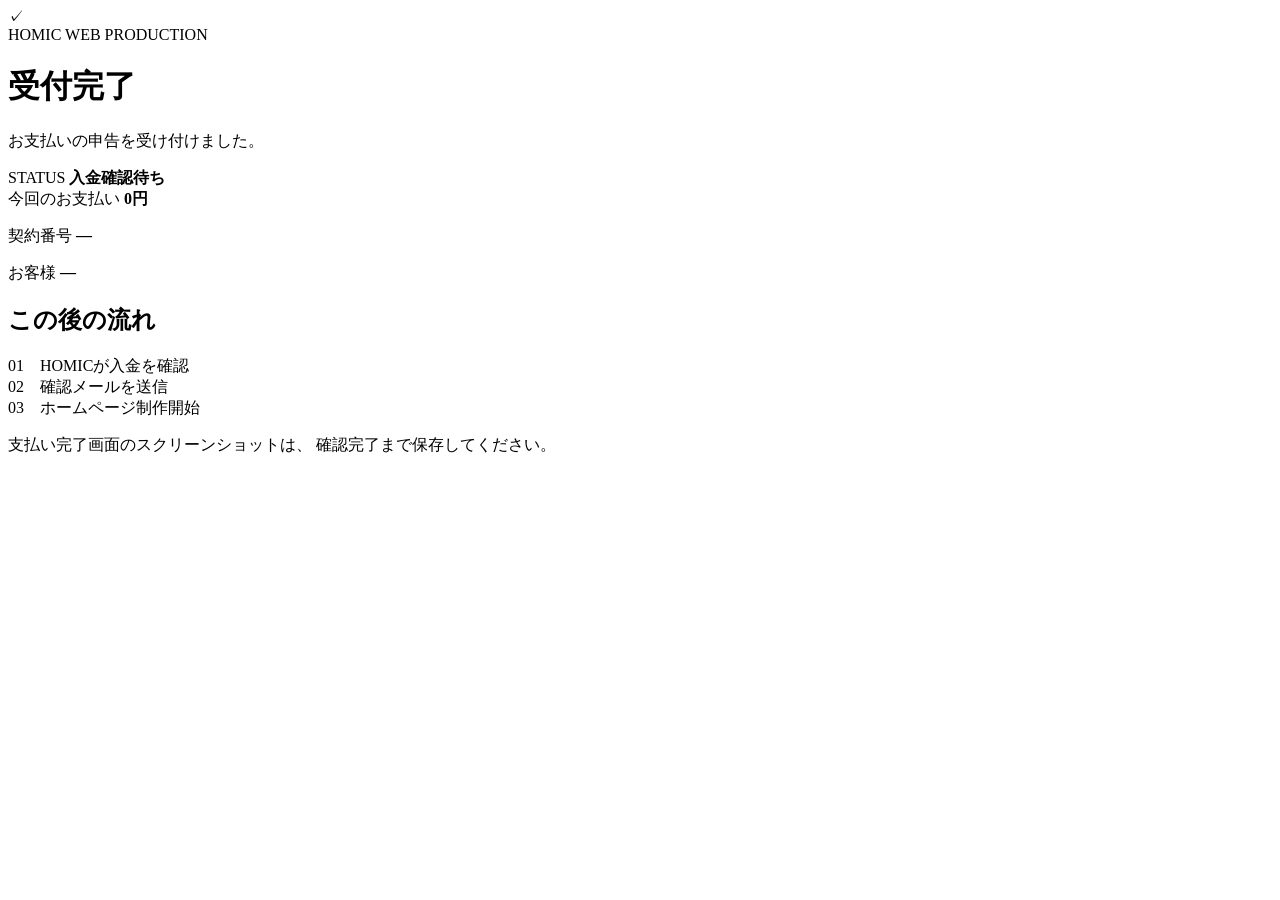
==== commit 5d68af37: "Update complete.html" ====
--- a/complete.html
+++ b/complete.html
@@ -4,756 +4,163 @@
 <head>
 
 <meta charset="UTF-8">
-
-<meta
-  name="viewport"
-  content="width=device-width, initial-scale=1.0"
->
+<meta name="viewport" content="width=device-width, initial-scale=1.0">
 
 <title>HOMIC｜受付完了</title>
 
-<style>
-
-* {
-  box-sizing: border-box;
-}
-
-html {
-  background: #090909;
-}
-
-body {
-  margin: 0;
-  min-height: 100vh;
-
-  background:
-    radial-gradient(
-      circle at 50% 0%,
-      #272019 0%,
-      #0d0d0d 42%,
-      #070707 100%
-    );
-
-  color: #fff;
-
-  font-family:
-    -apple-system,
-    BlinkMacSystemFont,
-    "Noto Sans JP",
-    "Hiragino Kaku Gothic ProN",
-    "Yu Gothic",
-    sans-serif;
-}
-
-
-/* =========================
-   PAGE
-========================= */
-
-.page {
-
-  min-height: 100vh;
-
-  display: flex;
-
-  justify-content: center;
-
-  padding: 70px 20px;
-
-}
-
-
-/* =========================
-   MAIN
-========================= */
-
-.main {
-
-  width: 100%;
-
-  max-width: 620px;
-
-}
-
-
-/* =========================
-   BRAND
-========================= */
-
-.brand {
-
-  text-align: center;
-
-  margin-bottom: 70px;
-
-}
-
-
-.brand-name {
-
-  margin: 0;
-
-  font-size: 18px;
-
-  font-weight: 900;
-
-  letter-spacing: 0.28em;
-
-}
-
-
-.brand-line {
-
-  width: 38px;
-
-  height: 1px;
-
-  margin: 15px auto 0;
-
-  background: #c9a45c;
-
-}
-
-
-/* =========================
-   COMPLETE
-========================= */
-
-.complete {
-
-  text-align: center;
-
-}
-
-
-.check {
-
-  width: 82px;
-
-  height: 82px;
-
-  margin: 0 auto 32px;
-
-  border: 1px solid #c9a45c;
-
-  border-radius: 50%;
-
-  display: flex;
-
-  align-items: center;
-
-  justify-content: center;
-
-  color: #c9a45c;
-
-  font-size: 38px;
-
-  font-weight: 300;
-
-}
-
-
-.label {
-
-  margin: 0 0 14px;
-
-  color: #c9a45c;
-
-  font-size: 10px;
-
-  font-weight: 800;
-
-  letter-spacing: 0.28em;
-
-}
-
-
-h1 {
-
-  margin: 0;
-
-  font-size: clamp(34px, 9vw, 52px);
-
-  font-weight: 800;
-
-  letter-spacing: 0.04em;
-
-}
-
-
-.message {
-
-  margin: 22px 0 0;
-
-  color: #aaa;
-
-  font-size: 14px;
-
-  line-height: 2;
-
-}
-
-
-/* =========================
-   GOLD LINE
-========================= */
-
-.gold-line {
-
-  width: 100%;
-
-  height: 1px;
-
-  margin: 55px 0;
-
-  background:
-    linear-gradient(
-      90deg,
-      transparent,
-      #c9a45c,
-      transparent
-    );
-
-}
-
-
-/* =========================
-   PAYMENT
-========================= */
-
-.payment {
-
-  text-align: center;
-
-}
-
-
-.payment-label {
-
-  margin: 0;
-
-  color: #888;
-
-  font-size: 10px;
-
-  letter-spacing: 0.25em;
-
-}
-
-
-.payment-price {
-
-  margin: 12px 0 0;
-
-  color: #c9a45c;
-
-  font-size: clamp(42px, 11vw, 64px);
-
-  font-weight: 800;
-
-  letter-spacing: 0.02em;
-
-}
-
-
-.payment-price small {
-
-  font-size: 18px;
-
-  margin-left: 4px;
-
-}
-
-
-/* =========================
-   INFO
-========================= */
-
-.info {
-
-  margin-top: 45px;
-
-  border-top: 1px solid #292929;
-
-  border-bottom: 1px solid #292929;
-
-}
-
-
-.info-row {
-
-  display: flex;
-
-  justify-content: space-between;
-
-  gap: 20px;
-
-  padding: 19px 4px;
-
-  border-bottom: 1px solid #1f1f1f;
-
-}
-
-
-.info-row:last-child {
-
-  border-bottom: none;
-
-}
-
-
-.info-label {
-
-  color: #777;
-
-  font-size: 12px;
-
-}
-
-
-.info-value {
-
-  color: #eee;
-
-  font-size: 13px;
-
-  font-weight: 700;
-
-  text-align: right;
-
-  word-break: break-word;
-
-}
-
-
-/* =========================
-   NEXT
-========================= */
-
-.next {
-
-  margin-top: 55px;
-
-}
-
-
-.next-title {
-
-  margin: 0 0 25px;
-
-  color: #c9a45c;
-
-  font-size: 11px;
-
-  letter-spacing: 0.22em;
-
-}
-
-
-.step {
-
-  display: flex;
-
-  align-items: flex-start;
-
-  gap: 18px;
-
-  padding: 18px 0;
-
-}
-
-
-.step-number {
-
-  flex: 0 0 auto;
-
-  width: 30px;
-
-  height: 30px;
-
-  border: 1px solid #444;
-
-  border-radius: 50%;
-
-  display: flex;
-
-  align-items: center;
-
-  justify-content: center;
-
-  color: #c9a45c;
-
-  font-size: 11px;
-
-}
-
-
-.step-text strong {
-
-  display: block;
-
-  margin-bottom: 5px;
-
-  font-size: 14px;
-
-}
-
-
-.step-text span {
-
-  color: #777;
-
-  font-size: 12px;
-
-  line-height: 1.7;
-
-}
-
-
-/* =========================
-   FOOTER
-========================= */
-
-.footer {
-
-  margin-top: 70px;
-
-  text-align: center;
-
-  color: #555;
-
-  font-size: 10px;
-
-  letter-spacing: 0.15em;
-
-}
-
-
-@media (max-width: 480px) {
-
-  .page {
-
-    padding:
-      45px 20px 40px;
-
-  }
-
-  .brand {
-
-    margin-bottom: 55px;
-
-  }
-
-  .check {
-
-    width: 70px;
-
-    height: 70px;
-
-    font-size: 32px;
-
-  }
-
-  .gold-line {
-
-    margin: 42px 0;
-
-  }
-
-  .info-row {
-
-    padding: 16px 2px;
-
-  }
-
-}
-
-</style>
+<link rel="stylesheet" href="style.css">
 
 </head>
 
-
 <body>
 
+<main class="complete-page">
 
-<div class="page">
+<div class="complete-box">
 
 
-<main class="main">
+<div class="complete-check">
+✓
+</div>
 
 
-  <!-- BRAND -->
-
-  <header class="brand">
-
-    <p class="brand-name">
-      HOMIC
-    </p>
-
-    <div class="brand-line"></div>
-
-  </header>
+<div class="section-label">
+HOMIC WEB PRODUCTION
+</div>
 
 
-  <!-- COMPLETE -->
-
-  <section class="complete">
-
-    <div class="check">
-      ✓
-    </div>
-
-    <p class="label">
-      PAYMENT RECEIVED
-    </p>
-
-    <h1>
-      受付完了
-    </h1>
-
-    <p class="message">
-      お支払いの申告を受け付けました。<br>
-      現在、入金確認を行っています。
-    </p>
-
-  </section>
+<h1>
+受付完了
+</h1>
 
 
-  <div class="gold-line"></div>
+<p class="complete-message">
+お支払いの申告を受け付けました。
+</p>
 
 
-  <!-- PAYMENT -->
+<div class="complete-status">
 
-  <section class="payment">
+<span>STATUS</span>
 
-    <p class="payment-label">
-      TOTAL PAYMENT
-    </p>
-
-    <p class="payment-price">
-
-      <span id="paymentTotal">
-        ¥0
-      </span>
-
-    </p>
-
-  </section>
-
-
-  <!-- INFO -->
-
-  <section class="info">
-
-
-    <div class="info-row">
-
-      <span class="info-label">
-        CONTRACT
-      </span>
-
-      <strong
-        id="contractNumber"
-        class="info-value"
-      >
-        —
-      </strong>
-
-    </div>
-
-
-    <div class="info-row">
-
-      <span class="info-label">
-        CUSTOMER
-      </span>
-
-      <strong
-        id="customerName"
-        class="info-value"
-      >
-        —
-      </strong>
-
-    </div>
-
-
-    <div class="info-row">
-
-      <span class="info-label">
-        STATUS
-      </span>
-
-      <strong class="info-value">
-        入金確認待ち
-      </strong>
-
-    </div>
-
-
-  </section>
-
-
-  <!-- NEXT -->
-
-  <section class="next">
-
-    <p class="next-title">
-      WHAT HAPPENS NEXT
-    </p>
-
-
-    <div class="step">
-
-      <div class="step-number">
-        01
-      </div>
-
-      <div class="step-text">
-
-        <strong>
-          入金確認
-        </strong>
-
-        <span>
-          HOMICが実際の入金を確認します。
-        </span>
-
-      </div>
-
-    </div>
-
-
-    <div class="step">
-
-      <div class="step-number">
-        02
-      </div>
-
-      <div class="step-text">
-
-        <strong>
-          確認メール
-        </strong>
-
-        <span>
-          入金確認後、登録されたメールアドレスへ
-          ご連絡します。
-        </span>
-
-      </div>
-
-    </div>
-
-
-    <div class="step">
-
-      <div class="step-number">
-        03
-      </div>
-
-      <div class="step-text">
-
-        <strong>
-          制作開始
-        </strong>
-
-        <span>
-          入金確認後、ホームページ制作を開始します。
-        </span>
-
-      </div>
-
-    </div>
-
-
-  </section>
-
-
-  <footer class="footer">
-
-    HOMIC WEB PRODUCTION
-
-  </footer>
-
-
-</main>
+<strong>
+入金確認待ち
+</strong>
 
 </div>
 
 
+<div class="complete-price">
+
+<span>
+今回のお支払い
+</span>
+
+<strong id="total">
+0円
+</strong>
+
+</div>
+
+
+<div class="complete-info">
+
+<p>
+
+契約番号
+
+<strong id="contractNumber">
+—
+</strong>
+
+</p>
+
+
+<p>
+
+お客様
+
+<strong id="customerName">
+—
+</strong>
+
+</p>
+
+</div>
+
+
+<div class="next-flow">
+
+<h2>
+この後の流れ
+</h2>
+
+<div>
+01　HOMICが入金を確認
+</div>
+
+<div>
+02　確認メールを送信
+</div>
+
+<div>
+03　ホームページ制作開始
+</div>
+
+</div>
+
+
+<p class="complete-note">
+
+支払い完了画面のスクリーンショットは、
+確認完了まで保存してください。
+
+</p>
+
+
+</div>
+
+</main>
+
+
 <script>
 
-document.addEventListener(
-  "DOMContentLoaded",
-  () => {
+const STORAGE_KEY =
+"homicEstimate";
 
 
-    const saved =
-      localStorage.getItem(
-        "homicEstimate"
-      );
+const data =
+JSON.parse(
+localStorage.getItem(STORAGE_KEY) || "null"
+);
 
 
-    if (!saved) {
+if(data){
 
-      return;
+document.getElementById(
+"total"
+).textContent =
 
-    }
+new Intl.NumberFormat(
+"ja-JP"
+).format(data.total)
++ "円";
 
 
-    let data;
+document.getElementById(
+"contractNumber"
+).textContent =
+data.contractNumber;
 
 
-    try {
+document.getElementById(
+"customerName"
+).textContent =
+data.customerName;
 
-      data =
-        JSON.parse(saved);
-
-    } catch {
-
-      return;
-
-    }
-
-
-    const total =
-      Number(
-        data.total || 0
-      );
-
-
-    document.getElementById(
-      "paymentTotal"
-    ).textContent =
-
-      "¥" +
-
-      new Intl.NumberFormat(
-        "ja-JP"
-      ).format(
-        total
-      );
-
-
-    document.getElementById(
-      "contractNumber"
-    ).textContent =
-      data.contractNumber || "—";
-
-
-    document.getElementById(
-      "customerName"
-    ).textContent =
-      data.customerName || "—";
-
-
-  }
-);
+}
 
 </script>
 
-
 </body>
-
 </html>
